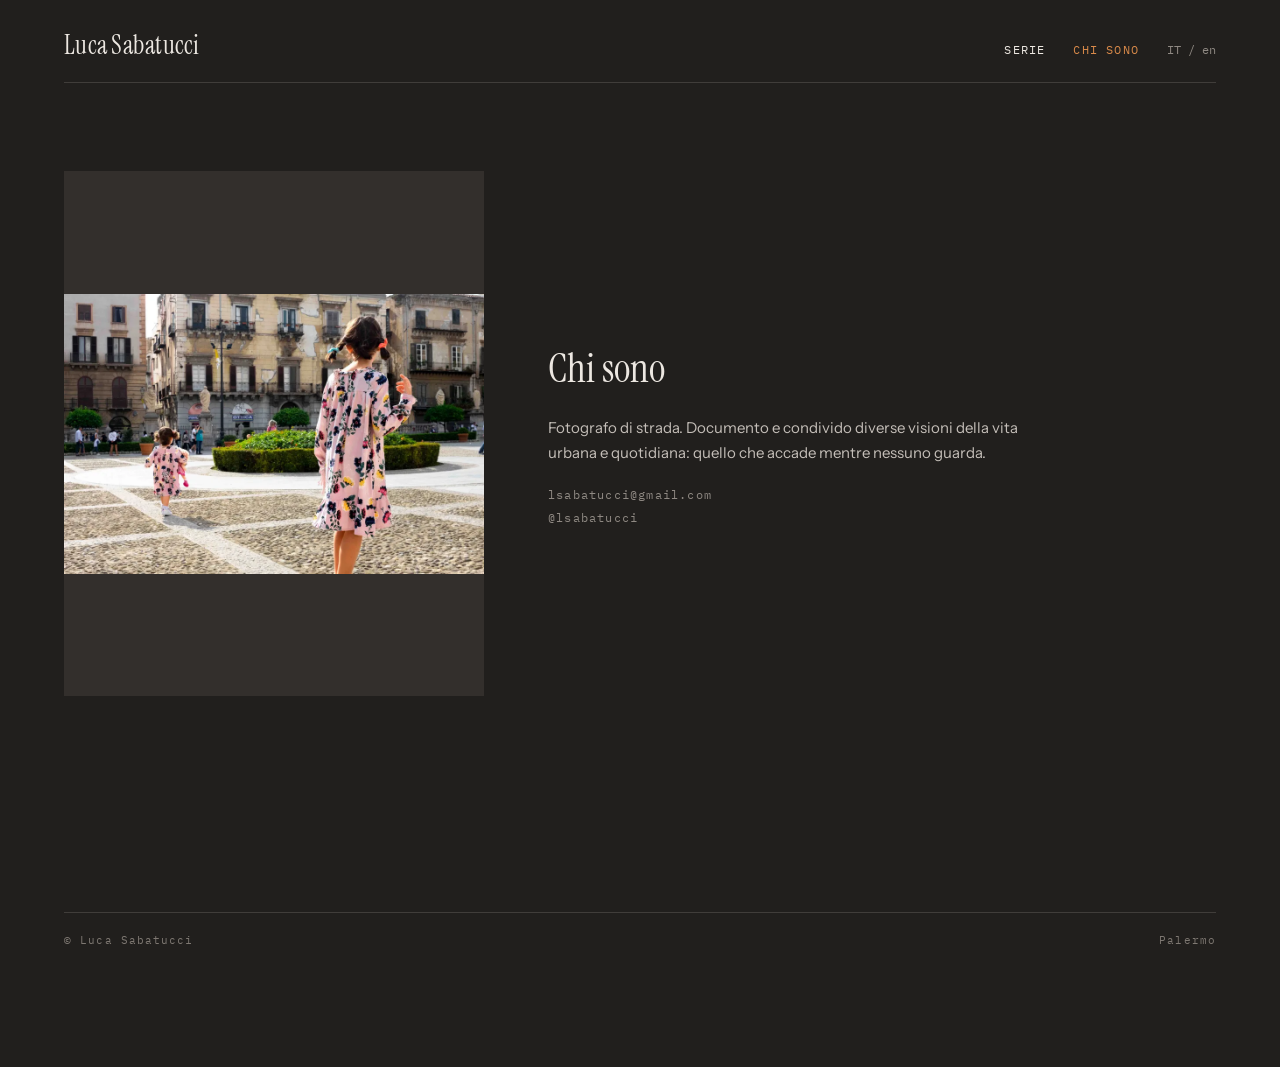
==== chi-sono.html @ 24e92796 "update 2026-09-19" ====
<!DOCTYPE html>
<html lang="it">
<head>
<meta charset="utf-8" />
<meta name="viewport" content="width=device-width, initial-scale=1" />
<title>Chi sono — Luca Sabatucci</title>
<link rel="preconnect" href="https://fonts.googleapis.com" />
<link rel="preconnect" href="https://fonts.gstatic.com" crossorigin />
<link href="https://fonts.googleapis.com/css2?family=Instrument+Serif:ital@0;1&family=Instrument+Sans:wght@400;500&family=IBM+Plex+Mono:wght@400;500&display=swap" rel="stylesheet" />
<link rel="stylesheet" href="css/style.css" />
</head>
<body>
  <div class="page">
    <header class="site-header">
      <a class="logo" href="index.html">Luca Sabatucci</a>
      <nav class="nav">
        <a href="index.html" data-i18n="nav-series">Serie</a>
        <a class="is-current" href="chi-sono.html" data-i18n="nav-about">Chi sono</a>
        <button class="lang-toggle" type="button" id="lang-toggle">IT / en</button>
      </nav>
    </header>

    <div class="about-body">
      <div class="about-media">
        <picture><source type="image/webp" srcset="images/street/DSCF3472-640.webp 960w, images/street/DSCF3472-960.webp 1440w, images/street/DSCF3472-1280.webp 1920w, images/street/DSCF3472-1920.webp 2880w, images/street/DSCF3472-2560.webp 3840w" sizes="420px" /><img src="images/street/DSCF3472-2560.jpg" srcset="images/street/DSCF3472-640.jpg 960w, images/street/DSCF3472-960.jpg 1440w, images/street/DSCF3472-1280.jpg 1920w, images/street/DSCF3472-1920.jpg 2880w, images/street/DSCF3472-2560.jpg 3840w" sizes="420px" alt="" decoding="async" /></picture>
      </div>
      <div class="about-text">
        <h1 class="about-title" data-i18n="nav-about">Chi sono</h1>
        <p class="about-bio" data-i18n="about-bio">Fotografo di strada. Documento e condivido diverse visioni della vita urbana e quotidiana: quello che accade mentre nessuno guarda.</p>
        <div class="about-contacts">
            <a href="mailto:lsabatucci@gmail.com">lsabatucci@gmail.com</a>
            <a href="https://instagram.com/lsabatucci" target="_blank" rel="noopener">@lsabatucci</a>
        </div>
      </div>
    </div>

    <footer class="site-footer">
      <span>© Luca Sabatucci</span>
      <span>Palermo</span>
    </footer>
  </div>

  <script src="js/i18n.js"></script>
  <script src="js/home.js"></script>
</body>
</html>
---- css/style.css ----
:root{
  --bg:#211f1d;
  --bg-serie:#191715;
  --ink:#ece7e1;
  --ink-2:#c4beb8;
  --ink-3:#8f8983;
  --ink-4:#7e7872;
  --rule:#403d3a;
  --accent:#d98a4a;
  --ph:#332f2c;
  --ph-line:#3a3633;
  --serif:"Instrument Serif",Georgia,serif;
  --sans:"Instrument Sans",Helvetica,Arial,sans-serif;
  --mono:"IBM Plex Mono",ui-monospace,monospace;
}

*,*::before,*::after{box-sizing:border-box}
html,body{margin:0;padding:0}
body{background:var(--bg);color:var(--ink);font-family:var(--sans);-webkit-font-smoothing:antialiased}
a{color:var(--ink);text-decoration:none}
a:hover{color:var(--accent)}
::selection{background:var(--accent);color:var(--bg)}
img{display:block;max-width:100%}

/* ============================================================
   HOME / CHI SONO
   ============================================================ */
.page{min-height:100vh;padding:28px clamp(20px,5vw,72px) 120px}

.site-header{display:flex;align-items:baseline;justify-content:space-between;gap:24px;flex-wrap:wrap;padding-bottom:20px;border-bottom:1px solid var(--rule)}
.logo{font-family:var(--serif);font-size:26px;letter-spacing:.01em}
.nav{display:flex;gap:28px;font-family:var(--mono);font-size:12px;letter-spacing:.1em;text-transform:uppercase}
.nav .is-current{color:var(--accent)}
.lang-toggle{background:none;border:none;padding:0;cursor:pointer;font:inherit;color:var(--ink-3)}
.lang-toggle:hover{color:var(--accent)}

.intro{max-width:560px;margin:clamp(56px,9vw,104px) 0 clamp(56px,8vw,96px)}
.kicker{font-family:var(--mono);font-size:11px;letter-spacing:.16em;text-transform:uppercase;color:var(--ink-4);margin:0 0 18px}
.lede{font-family:var(--serif);font-size:clamp(28px,3.4vw,42px);line-height:1.24;margin:0;text-wrap:pretty}

.series-grid{display:grid;grid-template-columns:repeat(auto-fit,minmax(min(100%,420px),1fr));gap:clamp(48px,6vw,88px) clamp(32px,4vw,72px)}

.series-card{display:grid;grid-template-columns:minmax(0,1.05fr) minmax(0,1fr);gap:22px;align-items:start;color:inherit}
.series-card:hover{opacity:.86;color:inherit}

.series-cover{position:relative;aspect-ratio:4/5;background-color:var(--ph);background-image:repeating-linear-gradient(135deg,var(--ph-line) 0 1px,transparent 1px 9px);overflow:hidden}
.series-cover img{position:absolute;inset:0;width:100%;height:100%;object-fit:cover}
.slot{font-family:var(--mono);font-size:10px;letter-spacing:.1em;color:var(--ink-4)}

.series-text{padding-top:2px;border-left:1px solid var(--rule);padding-left:22px;align-self:stretch}
.series-meta{display:flex;gap:10px;align-items:baseline;font-family:var(--mono);font-size:11px;letter-spacing:.12em;color:var(--ink-4)}
.series-num{color:var(--accent)}
.series-title{font-family:var(--serif);font-weight:400;font-size:clamp(24px,2.4vw,32px);line-height:1.12;margin:14px 0 12px}
.series-desc{font-size:14.5px;line-height:1.62;color:var(--ink-2);margin:0;text-wrap:pretty}
.series-cta{font-family:var(--mono);font-size:11px;letter-spacing:.12em;text-transform:uppercase;margin:20px 0 0;color:var(--accent)}

.site-footer{margin-top:clamp(80px,10vw,140px);padding-top:20px;border-top:1px solid var(--rule);display:flex;justify-content:space-between;gap:20px;flex-wrap:wrap;font-family:var(--mono);font-size:11px;letter-spacing:.1em;color:var(--ink-4)}

@media (max-width:520px){
  .series-card{grid-template-columns:1fr;gap:16px}
  .series-text{border-left:0;border-top:1px solid var(--rule);padding-left:0;padding-top:16px}
}

/* ---------- Chi sono (non nel template fornito: stessi token/impostazioni) ---------- */
.about-body{display:flex;align-items:center;gap:64px;padding:clamp(40px,8vw,88px) 0;flex-wrap:wrap}
.about-media{flex:1 1 320px;max-width:420px;aspect-ratio:4/5;background:var(--ph);overflow:hidden;position:relative}
/* contain, non cover: foto intera senza ritaglio, con eventuale banda dello
   sfondo del riquadro nel lato non vincolante. */
.about-media img{position:absolute;inset:0;width:100%;height:100%;object-fit:contain}
.about-text{flex:1 1 320px;max-width:480px;display:flex;flex-direction:column;gap:22px}
.about-title{font-family:var(--serif);font-weight:400;font-size:clamp(28px,3.4vw,40px);margin:0}
.about-bio{font-size:15px;line-height:1.65;color:var(--ink-2);margin:0;text-wrap:pretty}
.about-contacts{font-family:var(--mono);font-size:12px;letter-spacing:.1em;display:flex;flex-direction:column;gap:8px;color:var(--ink-3)}
.about-contacts a{color:var(--ink-3)}
.about-contacts a:hover{color:var(--accent)}

/* ============================================================
   PAGINA SERIE
   ============================================================ */
body.serie{background:var(--bg-serie);overflow:hidden}

.serie-root{position:relative;height:100vh;height:100svh;background:var(--bg-serie)}

.scroller{height:100vh;height:100svh;overflow-y:auto;scroll-snap-type:y mandatory;scrollbar-width:none;-ms-overflow-style:none}
.scroller::-webkit-scrollbar{display:none}

.screen{height:100vh;height:100svh;scroll-snap-align:start;scroll-snap-stop:always}

.screen-intro{display:grid;place-content:center;padding:0 clamp(20px,6vw,96px)}
.serie-intro{max-width:640px}
.serie-label{font-family:var(--mono);font-size:11px;letter-spacing:.16em;text-transform:uppercase;color:var(--accent);margin:0 0 20px}
.serie-title{font-family:var(--serif);font-weight:400;font-size:clamp(40px,6vw,76px);line-height:1.02;margin:0 0 24px}
.serie-text{font-size:16px;line-height:1.66;color:var(--ink-2);margin:0 0 18px;text-wrap:pretty}
.serie-count{font-family:var(--mono);font-size:11.5px;letter-spacing:.12em;color:var(--ink-3);margin:0}
.serie-hint{font-family:var(--mono);font-size:11px;letter-spacing:.14em;text-transform:uppercase;color:var(--ink-4);margin:48px 0 0}

/* Foto intera, non ritagliata: scalata al massimo possibile mantenendo le
   proporzioni, vincolata dal lato (larghezza o altezza) che tocca per primo
   il bordo dello schermo — object-fit:contain. L'<img> riempie comunque
   tutta .screen-photo (width/height:100%, come .series-cover): la sua
   "scatola" non dipende dalla foto essendo già caricata o no (niente salti
   di layout mentre si carica), è solo il contenuto disegnato dentro a
   restare fedele alle proporzioni invece di riempire ritagliando. Lo sfondo
   si vede nella fascia lasciata libera dal lato non vincolante. */
.screen-photo{position:relative;background:var(--bg-serie);overflow:hidden;cursor:zoom-in}
/* Schermata nera dopo l'ultima foto: segna la fine della serie prima di
   tornare al titolo, invece di richiuderla di colpo appena si arriva
   all'ultimo scatto. */
.screen-end{background:#000}
.screen-photo img{position:absolute;inset:0;width:100%;height:100%;object-fit:contain}
.photo-slot{position:absolute;inset:0;display:grid;place-content:center;font-family:var(--mono);font-size:11px;letter-spacing:.12em;color:#6d6762}

.topbar{position:fixed;top:0;left:0;right:0;display:flex;justify-content:space-between;align-items:center;gap:20px;padding:22px clamp(20px,4vw,48px);pointer-events:none;z-index:2}
.topbar .back{font-family:var(--mono);font-size:14px;line-height:1;pointer-events:auto;padding:6px 8px}
.photo-name{font-family:var(--mono);font-size:11.5px;letter-spacing:.1em;color:#ded8d2;margin:0;text-align:center;flex:1;text-wrap:pretty}
.counter{font-family:var(--mono);font-size:11.5px;letter-spacing:.1em;color:#b6b0aa;padding:6px 8px;min-width:2ch;text-align:right}

.progress{position:fixed;left:0;bottom:0;height:2px;background:var(--accent);transition:width .25s ease;width:0;z-index:2}

/* ---------- Lightbox (non nel template fornito: apre la foto intera senza
   ritaglio — le foto della pagina serie sono "cover", quindi tagliate) ---------- */
body.lb-open{overflow:hidden}
.lightbox{position:fixed;inset:0;z-index:100;display:flex;align-items:center;justify-content:center;background:var(--bg-serie);animation:lb-fade .15s ease}
@keyframes lb-fade{from{opacity:0}to{opacity:1}}
.lb-frame{display:flex;height:100%;width:100%;align-items:center;justify-content:center}
.lb-frame img{height:auto;max-height:calc(100vh - 32px);width:auto;max-width:calc(100vw - 32px);object-fit:contain;display:block}
.lb-close,.lb-prev,.lb-next{position:absolute;display:flex;align-items:center;justify-content:center;background:rgba(10,10,10,.55);backdrop-filter:blur(4px);border:0;border-radius:50%;color:var(--ink-3);font-family:var(--mono);cursor:pointer;line-height:1}
.lb-close:hover,.lb-prev:hover,.lb-next:hover{color:var(--accent)}
.lb-close{top:16px;right:16px;width:40px;height:40px;font-size:18px}
.lb-prev,.lb-next{top:50%;transform:translateY(-50%);width:52px;height:52px;font-size:28px;font-weight:300}
.lb-prev{left:16px}
.lb-next{right:16px}
@media (max-width:720px){
  .lb-frame img{max-height:calc(100vh - 16px);max-width:calc(100vw - 16px)}
  .lb-prev,.lb-next{width:44px;height:44px;font-size:22px}
  .lb-prev{left:6px}
  .lb-next{right:6px}
  .lb-close{top:8px;right:8px;width:36px;height:36px}
}
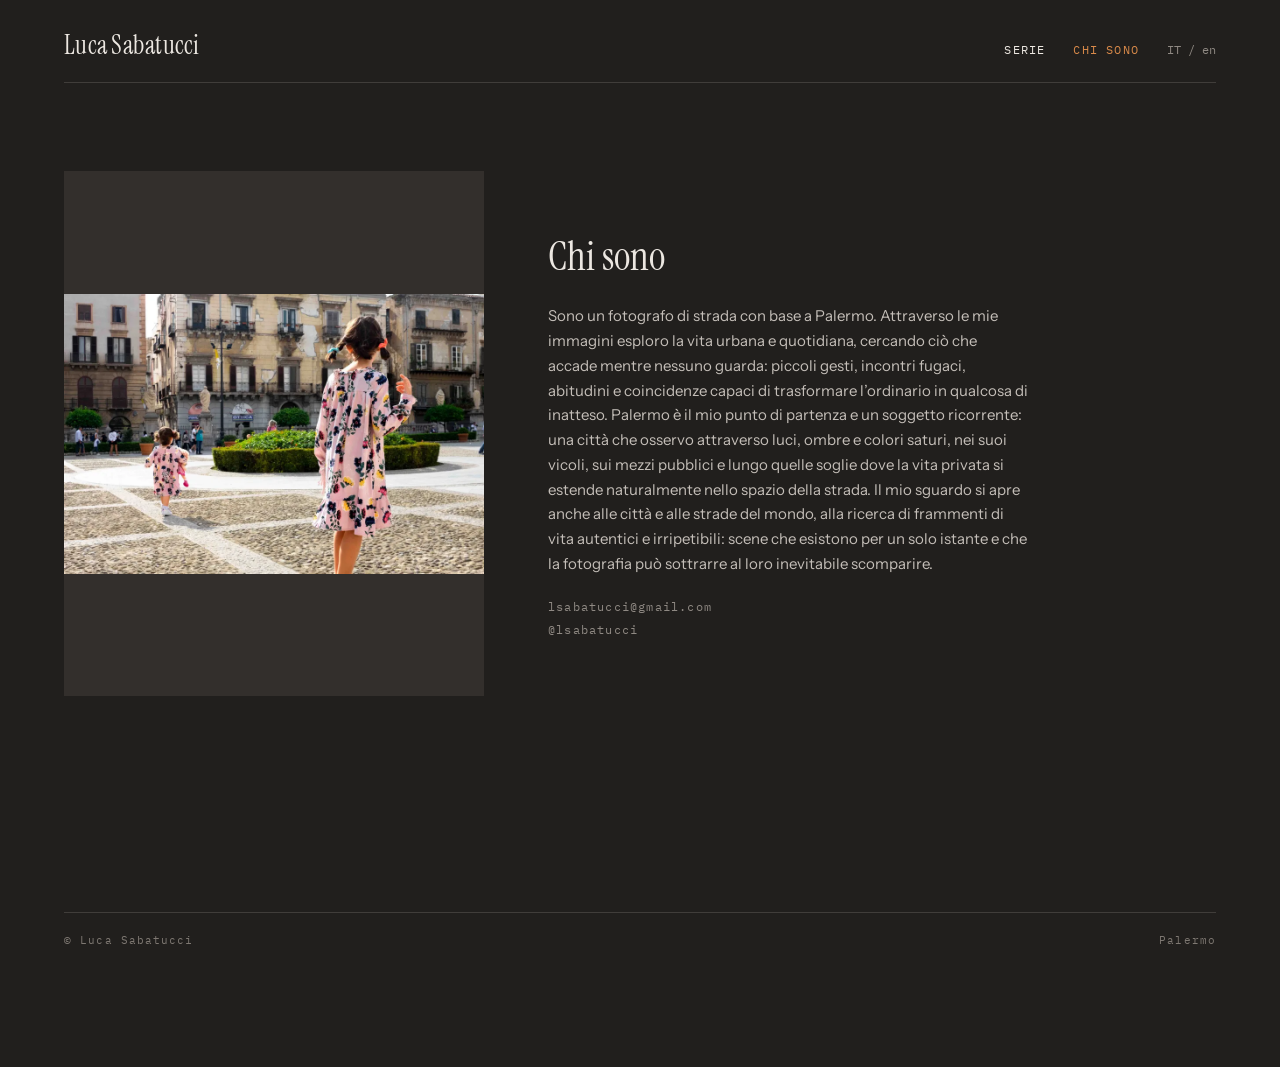
==== commit 436ca0ed: "update 2026-09-19" ====
--- a/chi-sono.html
+++ b/chi-sono.html
@@ -26,7 +26,12 @@
       </div>
       <div class="about-text">
         <h1 class="about-title" data-i18n="nav-about">Chi sono</h1>
-        <p class="about-bio" data-i18n="about-bio">Fotografo di strada. Documento e condivido diverse visioni della vita urbana e quotidiana: quello che accade mentre nessuno guarda.</p>
+        <p class="about-bio" data-i18n="about-bio">Sono un fotografo di strada con base a Palermo. Attraverso le mie immagini esploro la vita urbana e quotidiana, cercando ciò che accade mentre nessuno guarda: piccoli gesti, incontri fugaci, abitudini e coincidenze capaci di trasformare l’ordinario in qualcosa di inatteso.
+
+Palermo è il mio punto di partenza e un soggetto ricorrente: una città che osservo attraverso luci, ombre e colori saturi, nei suoi vicoli, sui mezzi pubblici e lungo quelle soglie dove la vita privata si estende naturalmente nello spazio della strada.
+
+Il mio sguardo si apre anche alle città e alle strade del mondo, alla ricerca di frammenti di vita autentici e irripetibili: scene che esistono per un solo istante e che la fotografia può sottrarre al loro inevitabile scomparire.
+</p>
         <div class="about-contacts">
             <a href="mailto:lsabatucci@gmail.com">lsabatucci@gmail.com</a>
             <a href="https://instagram.com/lsabatucci" target="_blank" rel="noopener">@lsabatucci</a>
--- a/css/style.css
+++ b/css/style.css
@@ -51,7 +51,7 @@
 .series-meta{display:flex;gap:10px;align-items:baseline;font-family:var(--mono);font-size:11px;letter-spacing:.12em;color:var(--ink-4)}
 .series-num{color:var(--accent)}
 .series-title{font-family:var(--serif);font-weight:400;font-size:clamp(24px,2.4vw,32px);line-height:1.12;margin:14px 0 12px}
-.series-desc{font-size:14.5px;line-height:1.62;color:var(--ink-2);margin:0;text-wrap:pretty}
+.series-desc{font-size:16px;line-height:1.62;color:var(--ink-2);margin:0;text-wrap:pretty}
 .series-cta{font-family:var(--mono);font-size:11px;letter-spacing:.12em;text-transform:uppercase;margin:20px 0 0;color:var(--accent)}
 
 .site-footer{margin-top:clamp(80px,10vw,140px);padding-top:20px;border-top:1px solid var(--rule);display:flex;justify-content:space-between;gap:20px;flex-wrap:wrap;font-family:var(--mono);font-size:11px;letter-spacing:.1em;color:var(--ink-4)}
